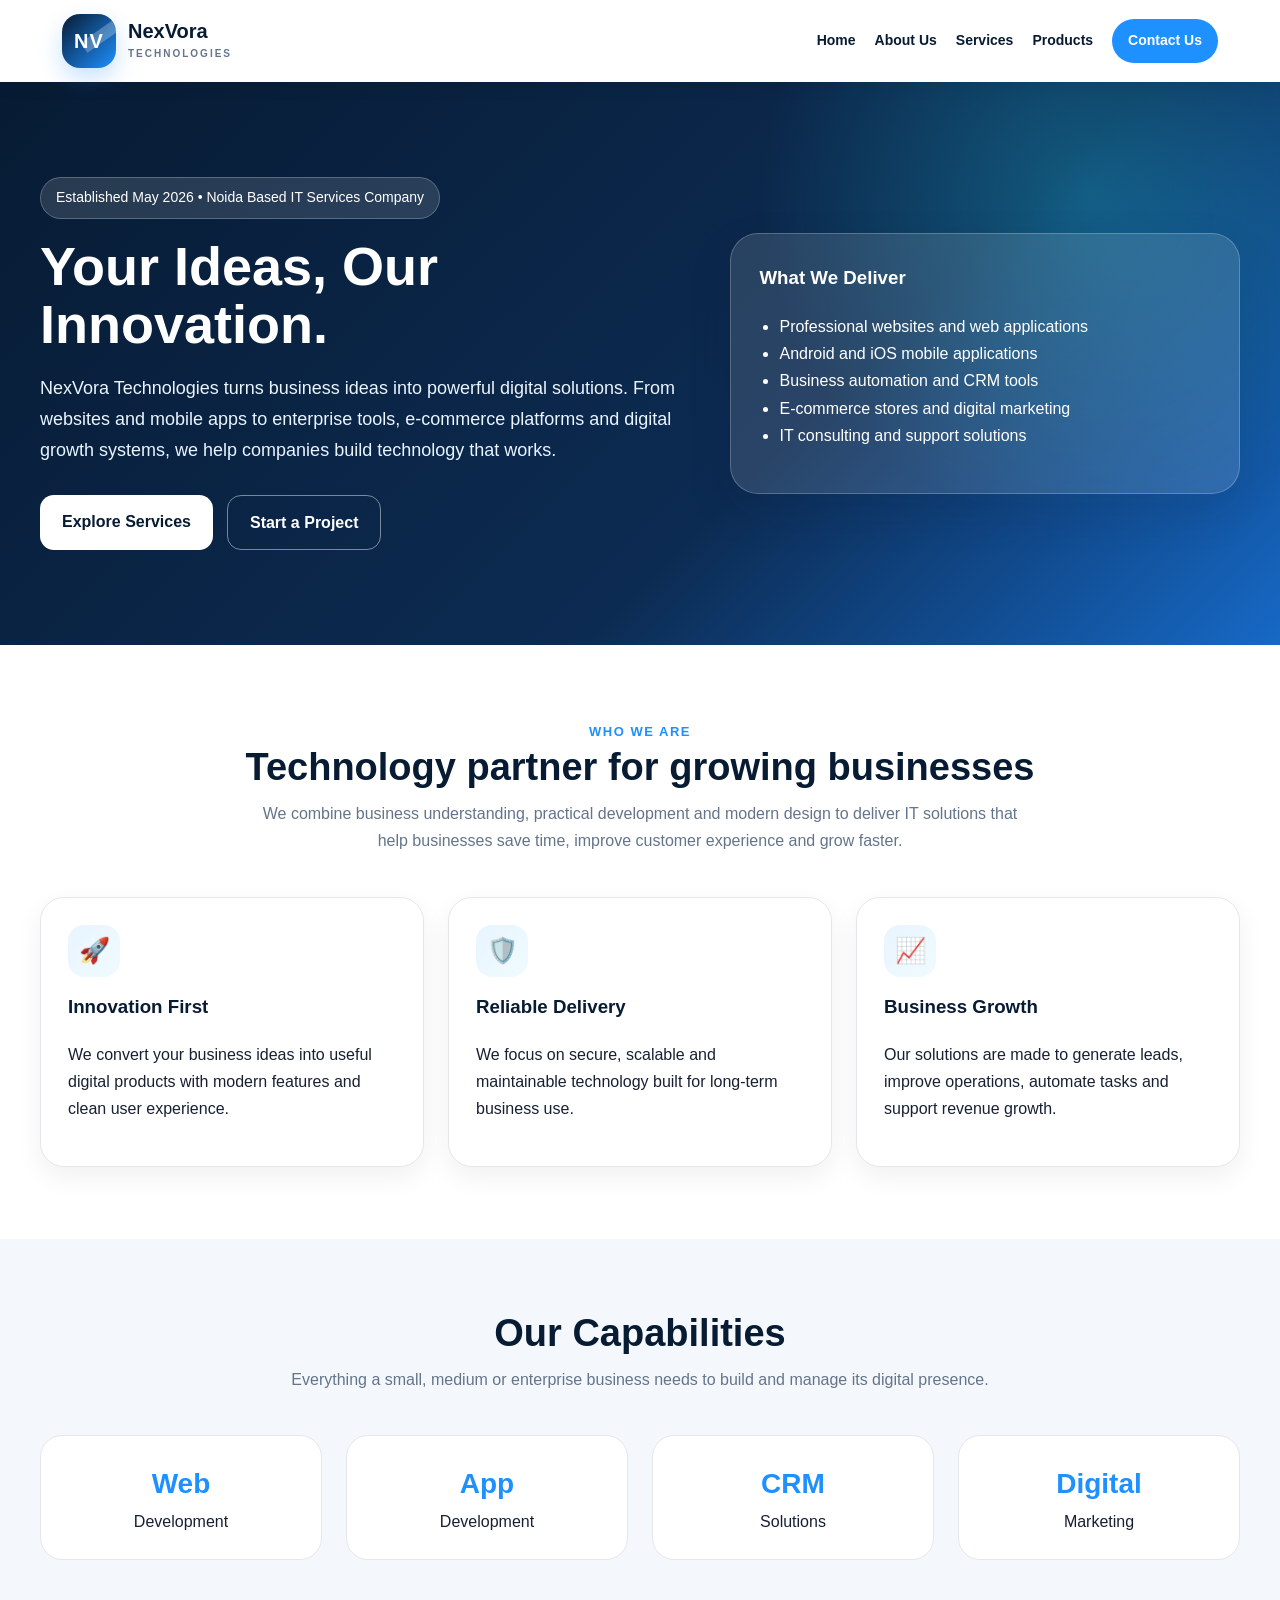
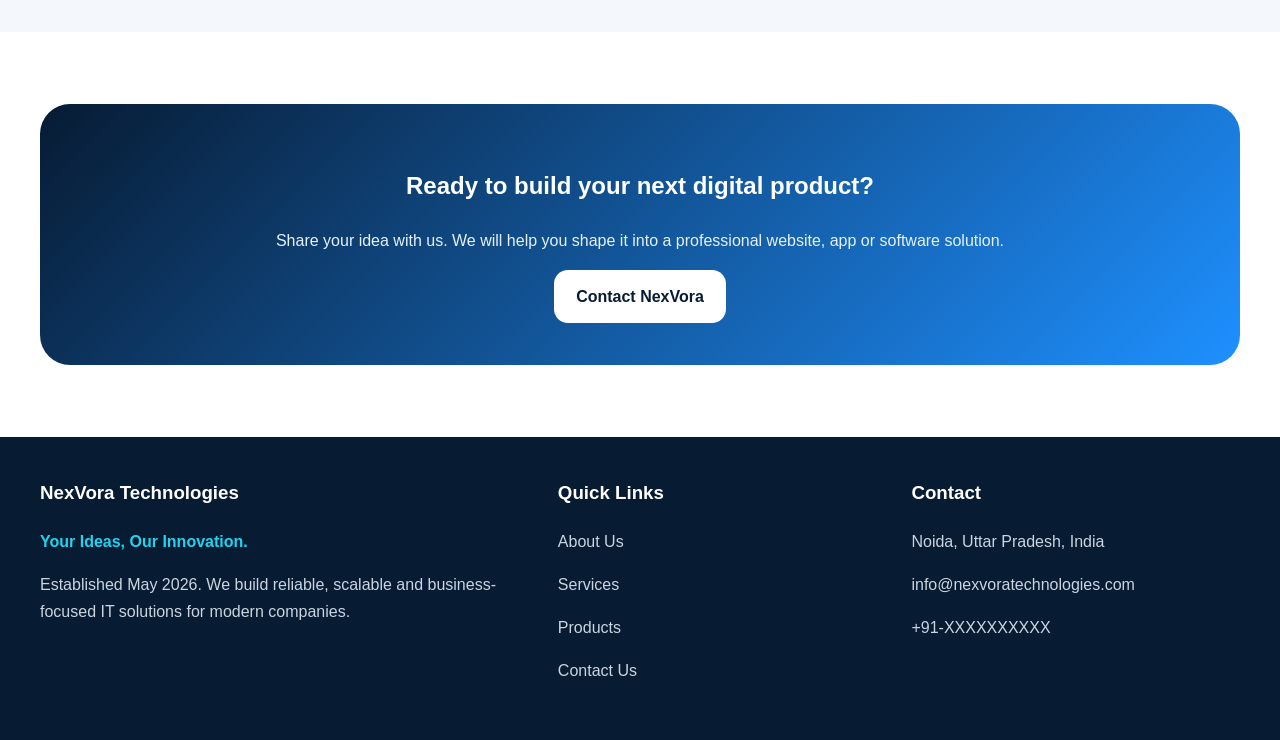
==== index.html @ 5069bb10 "Add files via upload" ====
<!DOCTYPE html>
<html lang="en">
<head>
  <meta charset="UTF-8">
  <meta name="viewport" content="width=device-width, initial-scale=1.0">
  <title>Home | NexVora Technologies</title>
  <meta name="description" content="NexVora Technologies - Your Ideas, Our Innovation. IT services, software development, websites, apps, products and digital solutions.">
  <link rel="stylesheet" href="style.css">
</head>
<body>

<header class="header">
  <nav class="navbar">
    <a class="brand" href="index.html">
      <div class="logo"><span>NV</span></div>
      <div class="brand-text">
        <b>NexVora</b>
        <small>TECHNOLOGIES</small>
      </div>
    </a>
    <div class="nav-links">
      <a href="index.html">Home</a>
      <a href="about.html">About Us</a>
      <a href="services.html">Services</a>
      <a href="products.html">Products</a>
      <a class="contact-pill" href="contact.html">Contact Us</a>
    </div>
  </nav>
</header>


<section class="hero">
  <div class="hero-inner">
    <div>
      <span class="badge">Established May 2026 • Noida Based IT Services Company</span>
      <h1>Your Ideas, Our Innovation.</h1>
      <p>NexVora Technologies turns business ideas into powerful digital solutions. From websites and mobile apps to enterprise tools, e-commerce platforms and digital growth systems, we help companies build technology that works.</p>
      <div class="btns">
        <a href="services.html" class="btn btn-primary">Explore Services</a>
        <a href="contact.html" class="btn btn-outline">Start a Project</a>
      </div>
    </div>
    <div class="hero-panel">
      <h3>What We Deliver</h3>
      <ul>
        <li>Professional websites and web applications</li>
        <li>Android and iOS mobile applications</li>
        <li>Business automation and CRM tools</li>
        <li>E-commerce stores and digital marketing</li>
        <li>IT consulting and support solutions</li>
      </ul>
    </div>
  </div>
</section>

<section class="section">
  <div class="container">
    <div class="section-title">
      <span class="kicker">Who We Are</span>
      <h2>Technology partner for growing businesses</h2>
      <p>We combine business understanding, practical development and modern design to deliver IT solutions that help businesses save time, improve customer experience and grow faster.</p>
    </div>
    <div class="grid grid-3">
      <div class="card"><div class="icon">🚀</div><h3>Innovation First</h3><p>We convert your business ideas into useful digital products with modern features and clean user experience.</p></div>
      <div class="card"><div class="icon">🛡️</div><h3>Reliable Delivery</h3><p>We focus on secure, scalable and maintainable technology built for long-term business use.</p></div>
      <div class="card"><div class="icon">📈</div><h3>Business Growth</h3><p>Our solutions are made to generate leads, improve operations, automate tasks and support revenue growth.</p></div>
    </div>
  </div>
</section>

<section class="section band">
  <div class="container">
    <div class="section-title">
      <h2>Our Capabilities</h2>
      <p>Everything a small, medium or enterprise business needs to build and manage its digital presence.</p>
    </div>
    <div class="grid grid-4">
      <div class="stat"><strong>Web</strong>Development</div>
      <div class="stat"><strong>App</strong>Development</div>
      <div class="stat"><strong>CRM</strong>Solutions</div>
      <div class="stat"><strong>Digital</strong>Marketing</div>
    </div>
  </div>
</section>

<section class="section">
  <div class="container cta">
    <h2>Ready to build your next digital product?</h2>
    <p>Share your idea with us. We will help you shape it into a professional website, app or software solution.</p>
    <a href="contact.html" class="btn btn-primary">Contact NexVora</a>
  </div>
</section>


<footer class="footer">
  <div class="footer-inner">
    <div>
      <h3>NexVora Technologies</h3>
      <p><span class="tagline">Your Ideas, Our Innovation.</span></p>
      <p>Established May 2026. We build reliable, scalable and business-focused IT solutions for modern companies.</p>
    </div>
    <div>
      <h3>Quick Links</h3>
      <p><a href="about.html">About Us</a></p>
      <p><a href="services.html">Services</a></p>
      <p><a href="products.html">Products</a></p>
      <p><a href="contact.html">Contact Us</a></p>
    </div>
    <div>
      <h3>Contact</h3>
      <p>Noida, Uttar Pradesh, India</p>
      <p>info@nexvoratechnologies.com</p>
      <p>+91-XXXXXXXXXX</p>
    </div>
  </div>
</footer>

</body>
</html>
---- style.css ----
:root{
  --navy:#071b33;
  --navy2:#0c2b52;
  --blue:#1e90ff;
  --cyan:#22d3ee;
  --light:#f4f8fc;
  --soft:#eef6ff;
  --text:#172033;
  --muted:#64748b;
  --white:#fff;
  --border:#e5e7eb;
  --shadow:0 18px 45px rgba(7,27,51,.12);
}
*{box-sizing:border-box}
body{margin:0;font-family:Arial,Helvetica,sans-serif;color:var(--text);background:#fff;line-height:1.7}
a{text-decoration:none;color:inherit}
.header{background:rgba(255,255,255,.94);box-shadow:0 2px 18px rgba(0,0,0,.08);position:sticky;top:0;z-index:50;backdrop-filter:blur(10px)}
.navbar{max-width:1200px;margin:auto;padding:14px 22px;display:flex;align-items:center;justify-content:space-between;gap:18px}
.brand{display:flex;align-items:center;gap:12px;font-weight:800;color:var(--navy)}
.logo{width:54px;height:54px;border-radius:18px;background:linear-gradient(135deg,var(--navy),var(--blue));display:grid;place-items:center;box-shadow:0 10px 22px rgba(30,144,255,.25);position:relative;overflow:hidden}
.logo:after{content:"";position:absolute;width:55px;height:12px;background:rgba(255,255,255,.25);transform:rotate(-35deg);top:12px;right:-18px}
.logo span{color:white;font-size:20px;letter-spacing:1px;z-index:1}
.brand-text b{display:block;font-size:20px;line-height:1;color:var(--navy)}
.brand-text small{display:block;font-size:10px;letter-spacing:2px;color:var(--muted);margin-top:4px}
.nav-links{display:flex;gap:19px;align-items:center;font-weight:700;font-size:14px}
.nav-links a{color:var(--navy)}
.nav-links a:hover,.nav-links .active{color:var(--blue)}
.nav-links .contact-pill{background:var(--blue);color:#fff;padding:10px 16px;border-radius:999px}
.hero{background:radial-gradient(circle at 85% 20%,rgba(34,211,238,.28),transparent 28%),linear-gradient(135deg,var(--navy),var(--navy2) 62%,#1669c6);color:#fff;padding:95px 22px}
.hero-inner{max-width:1200px;margin:auto;display:grid;grid-template-columns:1.12fr .88fr;gap:42px;align-items:center}
.badge{display:inline-block;padding:8px 15px;border-radius:999px;background:rgba(255,255,255,.13);border:1px solid rgba(255,255,255,.24);margin-bottom:18px;font-size:14px}
.hero h1{font-size:54px;line-height:1.08;margin:0 0 20px}
.hero p{font-size:18px;max-width:680px;color:#eaf4ff}
.btns{display:flex;gap:14px;flex-wrap:wrap;margin-top:30px}
.btn{display:inline-block;padding:13px 22px;border-radius:14px;font-weight:800}
.btn-primary{background:white;color:var(--navy)}
.btn-outline{border:1px solid rgba(255,255,255,.45);color:#fff}
.hero-panel{background:rgba(255,255,255,.12);border:1px solid rgba(255,255,255,.22);border-radius:28px;padding:28px;box-shadow:var(--shadow)}
.hero-panel h3{margin-top:0}
.hero-panel ul{padding-left:20px}
.section{padding:72px 22px}
.container{max-width:1200px;margin:auto}
.section-title{text-align:center;margin-bottom:42px}
.section-title h2{font-size:38px;line-height:1.2;color:var(--navy);margin:0 0 10px}
.section-title p{color:var(--muted);max-width:760px;margin:auto}
.grid{display:grid;gap:24px}
.grid-2{grid-template-columns:repeat(2,1fr)}
.grid-3{grid-template-columns:repeat(3,1fr)}
.grid-4{grid-template-columns:repeat(4,1fr)}
.card{background:#fff;border:1px solid var(--border);border-radius:24px;padding:27px;box-shadow:0 10px 28px rgba(0,0,0,.06)}
.card h3{color:var(--navy);margin-top:0}
.icon{width:52px;height:52px;border-radius:16px;background:linear-gradient(135deg,#e8f4ff,#f0fbff);display:grid;place-items:center;font-size:25px;margin-bottom:14px}
.band{background:var(--light)}
.page-hero{padding:78px 22px;text-align:center;background:linear-gradient(135deg,var(--navy),#123b70);color:#fff}
.page-hero h1{font-size:46px;margin:0 0 10px}
.page-hero p{color:#dceeff;font-size:18px;max-width:780px;margin:auto}
.kicker{color:var(--blue);font-weight:800;text-transform:uppercase;letter-spacing:1.5px;font-size:13px}
.list{padding-left:20px}
.stat{background:#fff;border-radius:22px;padding:24px;text-align:center;border:1px solid var(--border)}
.stat strong{font-size:28px;color:var(--blue);display:block}
.timeline{border-left:4px solid var(--blue);padding-left:22px}
.timeline-item{margin-bottom:22px}
.timeline-item h3{margin-bottom:4px;color:var(--navy)}
.form{display:grid;gap:14px}
.form input,.form textarea,.form select{width:100%;padding:14px;border:1px solid #d1d5db;border-radius:14px;font-size:15px}
.form button{border:0;background:var(--blue);color:white;padding:14px;border-radius:14px;font-weight:800;cursor:pointer}
.cta{background:linear-gradient(135deg,var(--navy),var(--blue));color:#fff;border-radius:30px;padding:42px;text-align:center}
.cta p{color:#e6f2ff}
.footer{background:var(--navy);color:#fff;padding:40px 22px}
.footer-inner{max-width:1200px;margin:auto;display:grid;grid-template-columns:1.2fr .8fr .8fr;gap:25px}
.footer p,.footer a{color:#cbd5e1}
.footer h3{margin-top:0}
.tagline{color:var(--cyan);font-weight:800}
@media(max-width:900px){
  .hero-inner,.grid-2,.grid-3,.grid-4,.footer-inner{grid-template-columns:1fr}
  .hero h1{font-size:38px}
  .navbar{align-items:flex-start}
  .nav-links{flex-wrap:wrap;justify-content:flex-end;gap:10px}
}
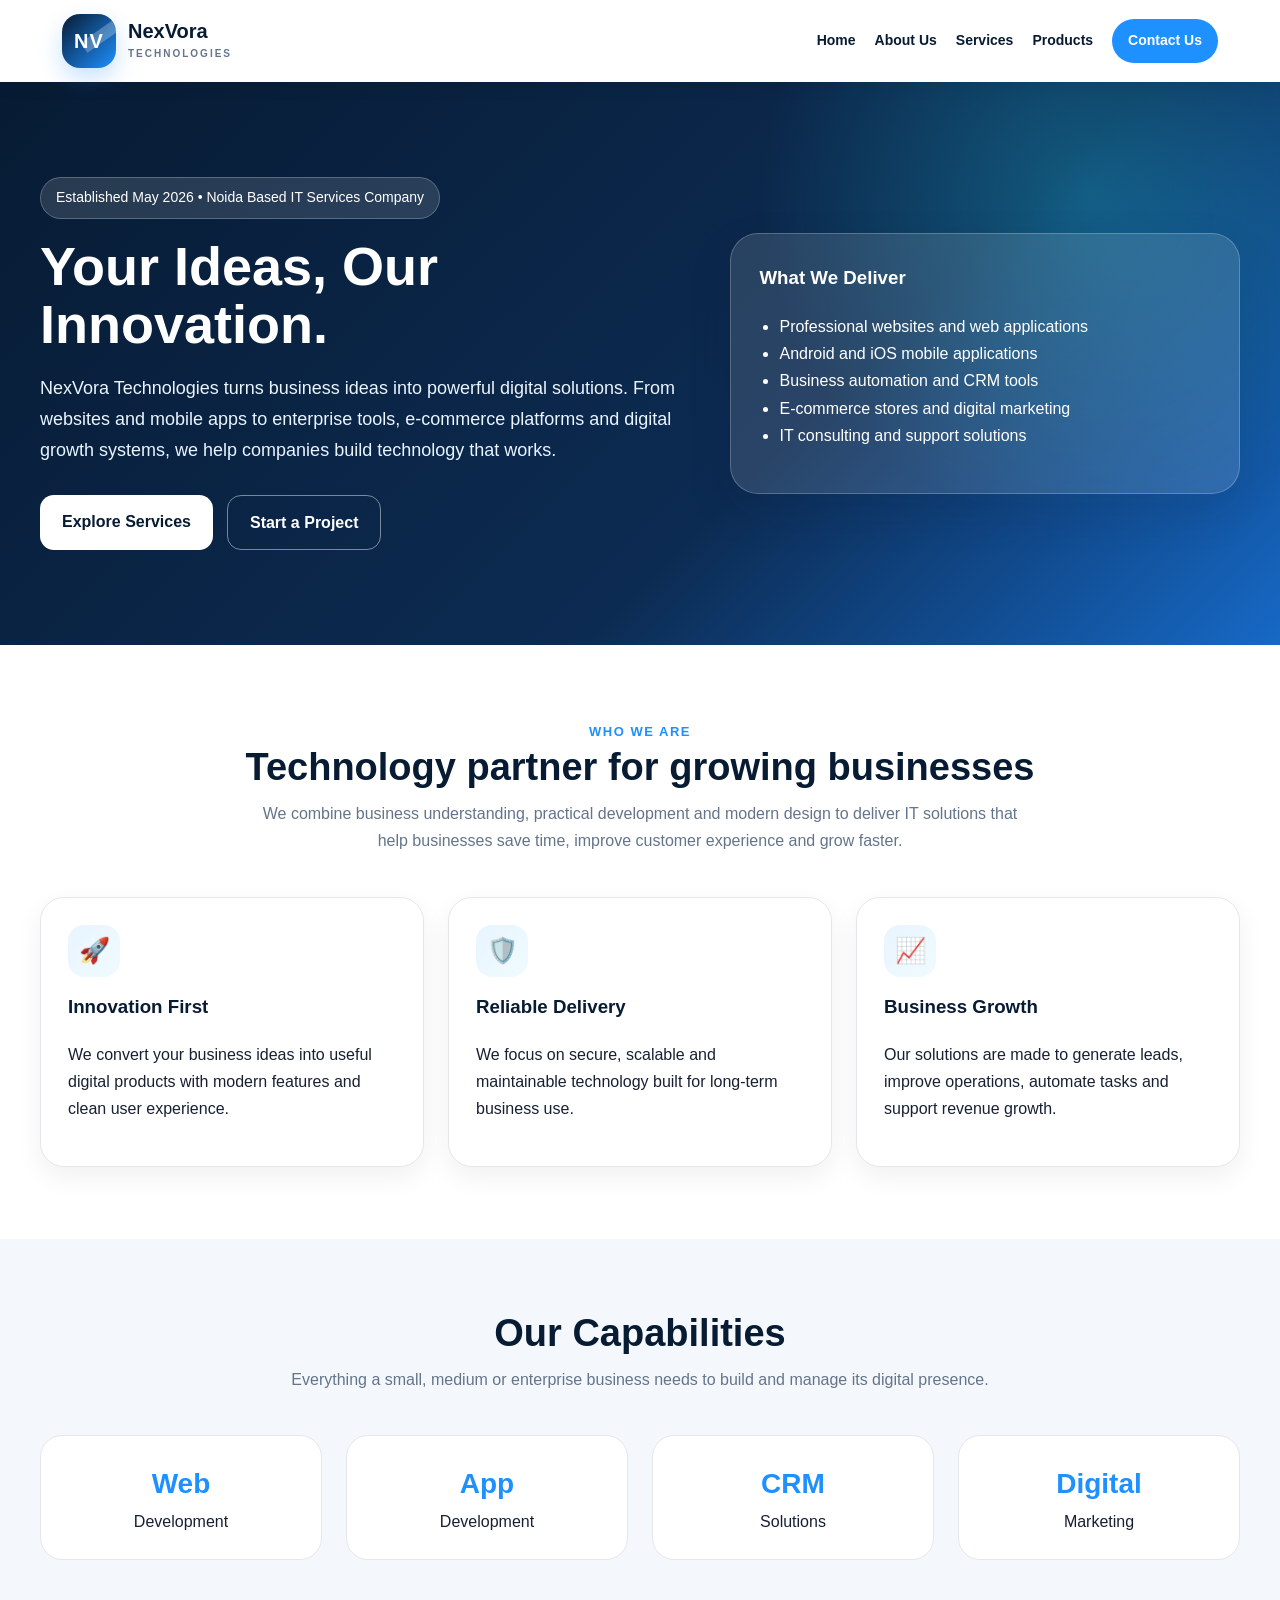
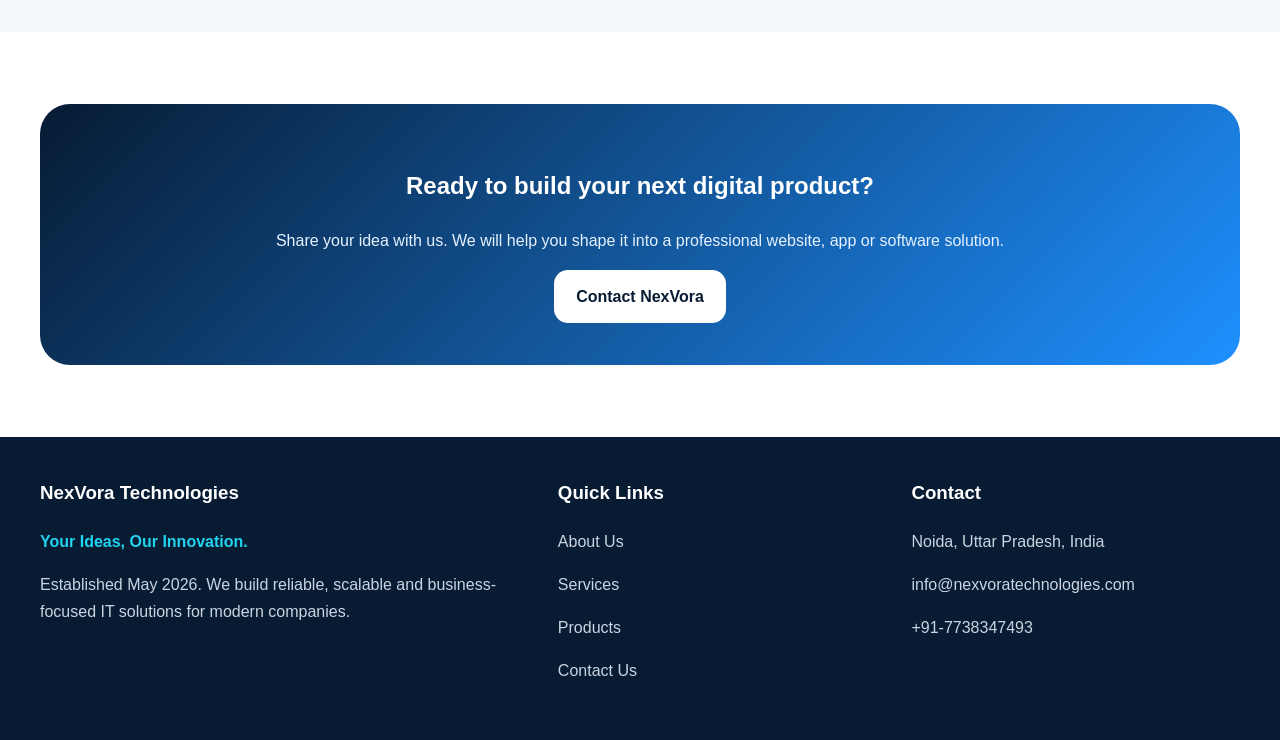
==== commit e6d59349: "Update index.html" ====
--- a/index.html
+++ b/index.html
@@ -110,10 +110,10 @@
       <h3>Contact</h3>
       <p>Noida, Uttar Pradesh, India</p>
       <p>info@nexvoratechnologies.com</p>
-      <p>+91-XXXXXXXXXX</p>
+      <p>+91-7738347493</p>
     </div>
   </div>
 </footer>
 
 </body>
-</html>+</html>
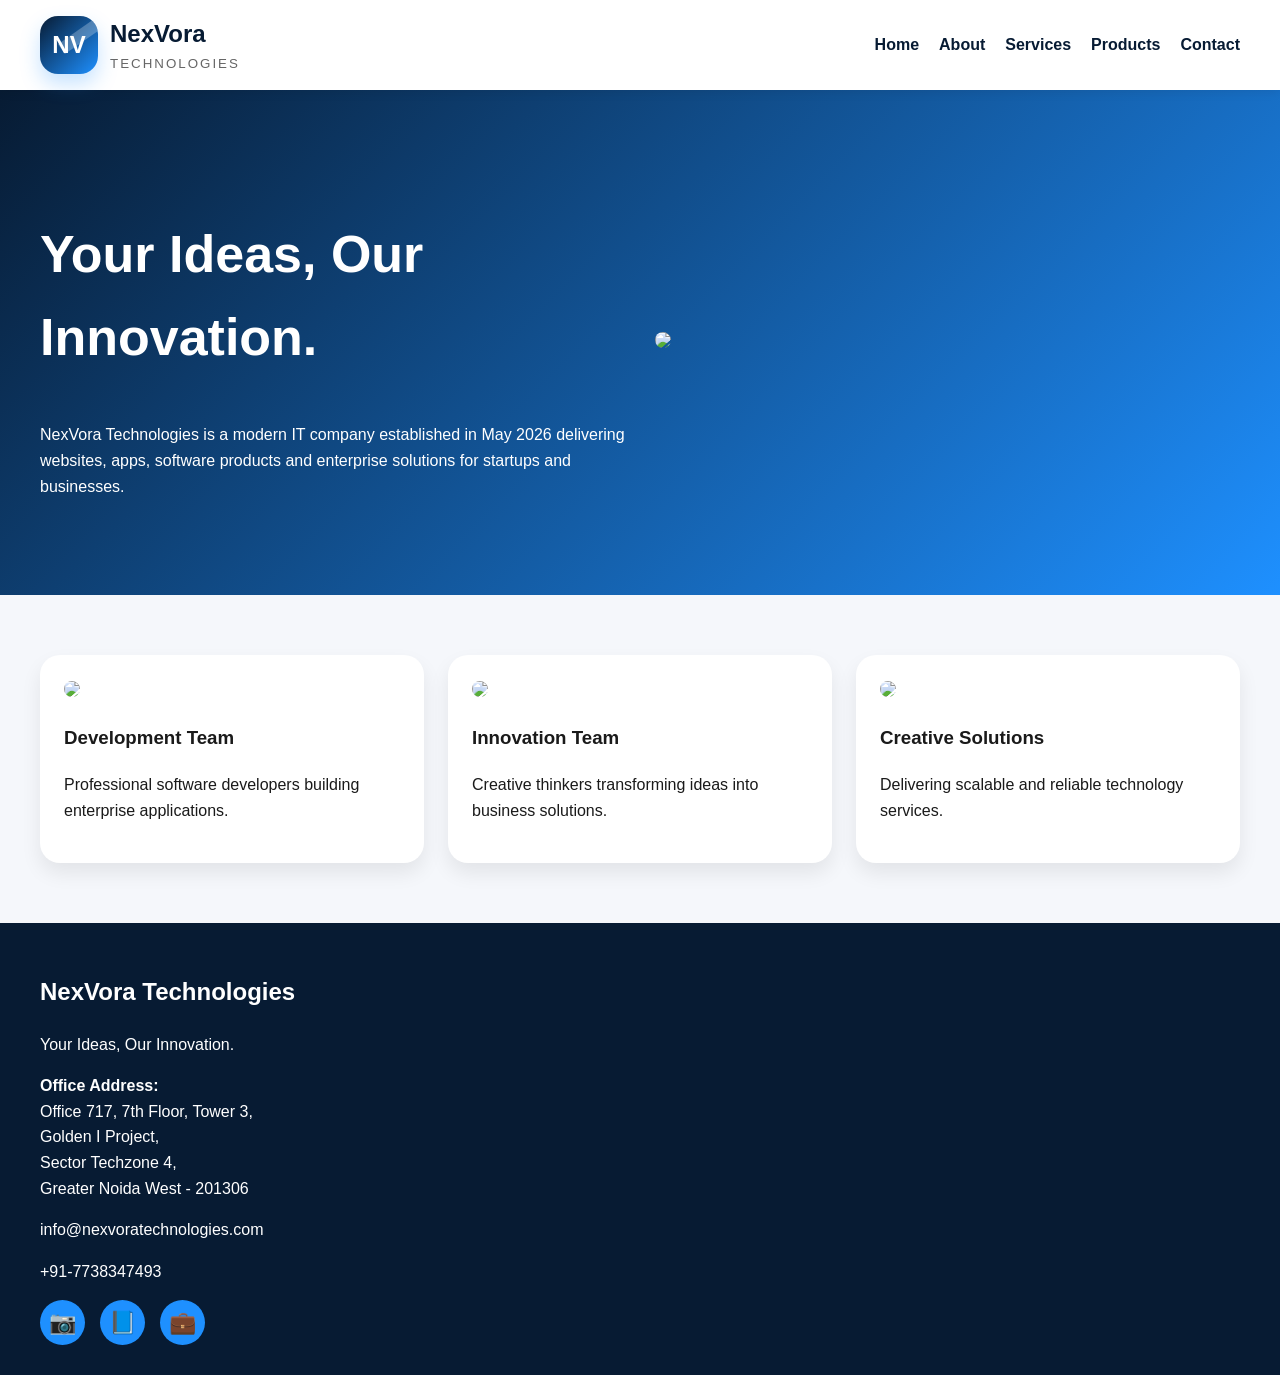
==== commit 1d727993: "Add files via upload" ====
--- a/index.html
+++ b/index.html
@@ -1,119 +1,98 @@
+
 <!DOCTYPE html>
-<html lang="en">
+<html>
 <head>
-  <meta charset="UTF-8">
-  <meta name="viewport" content="width=device-width, initial-scale=1.0">
-  <title>Home | NexVora Technologies</title>
-  <meta name="description" content="NexVora Technologies - Your Ideas, Our Innovation. IT services, software development, websites, apps, products and digital solutions.">
-  <link rel="stylesheet" href="style.css">
+<title>NexVora Technologies</title>
+<link rel="stylesheet" href="style.css">
 </head>
 <body>
 
+
 <header class="header">
-  <nav class="navbar">
-    <a class="brand" href="index.html">
-      <div class="logo"><span>NV</span></div>
-      <div class="brand-text">
-        <b>NexVora</b>
-        <small>TECHNOLOGIES</small>
-      </div>
-    </a>
-    <div class="nav-links">
-      <a href="index.html">Home</a>
-      <a href="about.html">About Us</a>
-      <a href="services.html">Services</a>
-      <a href="products.html">Products</a>
-      <a class="contact-pill" href="contact.html">Contact Us</a>
-    </div>
-  </nav>
+<nav class="navbar">
+<a class="brand" href="index.html">
+<div class="logo">NV</div>
+<div class="brand-text">
+<b>NexVora</b>
+<small>TECHNOLOGIES</small>
+</div>
+</a>
+<div class="nav-links">
+<a href="index.html">Home</a>
+<a href="about.html">About</a>
+<a href="services.html">Services</a>
+<a href="products.html">Products</a>
+<a href="contact.html">Contact</a>
+</div>
+</nav>
 </header>
 
 
 <section class="hero">
-  <div class="hero-inner">
-    <div>
-      <span class="badge">Established May 2026 • Noida Based IT Services Company</span>
-      <h1>Your Ideas, Our Innovation.</h1>
-      <p>NexVora Technologies turns business ideas into powerful digital solutions. From websites and mobile apps to enterprise tools, e-commerce platforms and digital growth systems, we help companies build technology that works.</p>
-      <div class="btns">
-        <a href="services.html" class="btn btn-primary">Explore Services</a>
-        <a href="contact.html" class="btn btn-outline">Start a Project</a>
-      </div>
-    </div>
-    <div class="hero-panel">
-      <h3>What We Deliver</h3>
-      <ul>
-        <li>Professional websites and web applications</li>
-        <li>Android and iOS mobile applications</li>
-        <li>Business automation and CRM tools</li>
-        <li>E-commerce stores and digital marketing</li>
-        <li>IT consulting and support solutions</li>
-      </ul>
-    </div>
-  </div>
+<div class="hero-inner">
+<div>
+<h1 style="font-size:52px">Your Ideas, Our Innovation.</h1>
+<p>NexVora Technologies is a modern IT company established in May 2026 delivering websites, apps, software products and enterprise solutions for startups and businesses.</p>
+</div>
+
+<div>
+<img src="https://images.unsplash.com/photo-1497366754035-f200968a6e72?auto=format&fit=crop&w=1200&q=80">
+</div>
+</div>
 </section>
 
 <section class="section">
-  <div class="container">
-    <div class="section-title">
-      <span class="kicker">Who We Are</span>
-      <h2>Technology partner for growing businesses</h2>
-      <p>We combine business understanding, practical development and modern design to deliver IT solutions that help businesses save time, improve customer experience and grow faster.</p>
-    </div>
-    <div class="grid grid-3">
-      <div class="card"><div class="icon">🚀</div><h3>Innovation First</h3><p>We convert your business ideas into useful digital products with modern features and clean user experience.</p></div>
-      <div class="card"><div class="icon">🛡️</div><h3>Reliable Delivery</h3><p>We focus on secure, scalable and maintainable technology built for long-term business use.</p></div>
-      <div class="card"><div class="icon">📈</div><h3>Business Growth</h3><p>Our solutions are made to generate leads, improve operations, automate tasks and support revenue growth.</p></div>
-    </div>
-  </div>
-</section>
+<div class="container">
+<div class="grid grid-3">
 
-<section class="section band">
-  <div class="container">
-    <div class="section-title">
-      <h2>Our Capabilities</h2>
-      <p>Everything a small, medium or enterprise business needs to build and manage its digital presence.</p>
-    </div>
-    <div class="grid grid-4">
-      <div class="stat"><strong>Web</strong>Development</div>
-      <div class="stat"><strong>App</strong>Development</div>
-      <div class="stat"><strong>CRM</strong>Solutions</div>
-      <div class="stat"><strong>Digital</strong>Marketing</div>
-    </div>
-  </div>
-</section>
+<div class="card">
+<img class="team-img" src="https://images.unsplash.com/photo-1521737604893-d14cc237f11d?auto=format&fit=crop&w=1200&q=80">
+<h3>Development Team</h3>
+<p>Professional software developers building enterprise applications.</p>
+</div>
 
-<section class="section">
-  <div class="container cta">
-    <h2>Ready to build your next digital product?</h2>
-    <p>Share your idea with us. We will help you shape it into a professional website, app or software solution.</p>
-    <a href="contact.html" class="btn btn-primary">Contact NexVora</a>
-  </div>
+<div class="card">
+<img class="team-img" src="https://images.unsplash.com/photo-1552664730-d307ca884978?auto=format&fit=crop&w=1200&q=80">
+<h3>Innovation Team</h3>
+<p>Creative thinkers transforming ideas into business solutions.</p>
+</div>
+
+<div class="card">
+<img class="team-img" src="https://images.unsplash.com/photo-1516321318423-f06f85e504b3?auto=format&fit=crop&w=1200&q=80">
+<h3>Creative Solutions</h3>
+<p>Delivering scalable and reliable technology services.</p>
+</div>
+
+</div>
+</div>
 </section>
 
 
 <footer class="footer">
-  <div class="footer-inner">
-    <div>
-      <h3>NexVora Technologies</h3>
-      <p><span class="tagline">Your Ideas, Our Innovation.</span></p>
-      <p>Established May 2026. We build reliable, scalable and business-focused IT solutions for modern companies.</p>
-    </div>
-    <div>
-      <h3>Quick Links</h3>
-      <p><a href="about.html">About Us</a></p>
-      <p><a href="services.html">Services</a></p>
-      <p><a href="products.html">Products</a></p>
-      <p><a href="contact.html">Contact Us</a></p>
-    </div>
-    <div>
-      <h3>Contact</h3>
-      <p>Noida, Uttar Pradesh, India</p>
-      <p>info@nexvoratechnologies.com</p>
-      <p>+91-7738347493</p>
-    </div>
-  </div>
+<div class="footer-inner">
+<div>
+<h2>NexVora Technologies</h2>
+<p>Your Ideas, Our Innovation.</p>
+
+<p><b>Office Address:</b><br>
+Office 717, 7th Floor, Tower 3,<br>
+Golden I Project,<br>
+Sector Techzone 4,<br>
+Greater Noida West - 201306
+</p>
+
+<p>info@nexvoratechnologies.com</p>
+<p>+91-7738347493</p>
+
+<div class="socials">
+<a href="https://instagram.com" target="_blank">📷</a>
+<a href="https://facebook.com" target="_blank">📘</a>
+<a href="https://linkedin.com" target="_blank">💼</a>
+</div>
+</div>
+</div>
 </footer>
+
 
 </body>
 </html>
--- a/style.css
+++ b/style.css
@@ -1,80 +1,67 @@
 
-:root{
-  --navy:#071b33;
-  --navy2:#0c2b52;
-  --blue:#1e90ff;
-  --cyan:#22d3ee;
-  --light:#f4f8fc;
-  --soft:#eef6ff;
-  --text:#172033;
-  --muted:#64748b;
-  --white:#fff;
-  --border:#e5e7eb;
-  --shadow:0 18px 45px rgba(7,27,51,.12);
+body{margin:0;font-family:Arial,sans-serif;background:#f5f7fb;color:#1a1a1a;line-height:1.6}
+.header{background:#fff;padding:15px;box-shadow:0 2px 10px rgba(0,0,0,.08);position:sticky;top:0;z-index:100}
+.navbar{max-width:1200px;margin:auto;display:flex;justify-content:space-between;align-items:center}
+.brand{display:flex;align-items:center;gap:12px;text-decoration:none}
+.logo{
+width:58px;
+height:58px;
+border-radius:18px;
+background:linear-gradient(135deg,#071b33,#1e90ff);
+display:flex;
+align-items:center;
+justify-content:center;
+color:#fff;
+font-size:24px;
+font-weight:bold;
+box-shadow:0 10px 20px rgba(30,144,255,.25);
+position:relative;
+overflow:hidden;
 }
-*{box-sizing:border-box}
-body{margin:0;font-family:Arial,Helvetica,sans-serif;color:var(--text);background:#fff;line-height:1.7}
-a{text-decoration:none;color:inherit}
-.header{background:rgba(255,255,255,.94);box-shadow:0 2px 18px rgba(0,0,0,.08);position:sticky;top:0;z-index:50;backdrop-filter:blur(10px)}
-.navbar{max-width:1200px;margin:auto;padding:14px 22px;display:flex;align-items:center;justify-content:space-between;gap:18px}
-.brand{display:flex;align-items:center;gap:12px;font-weight:800;color:var(--navy)}
-.logo{width:54px;height:54px;border-radius:18px;background:linear-gradient(135deg,var(--navy),var(--blue));display:grid;place-items:center;box-shadow:0 10px 22px rgba(30,144,255,.25);position:relative;overflow:hidden}
-.logo:after{content:"";position:absolute;width:55px;height:12px;background:rgba(255,255,255,.25);transform:rotate(-35deg);top:12px;right:-18px}
-.logo span{color:white;font-size:20px;letter-spacing:1px;z-index:1}
-.brand-text b{display:block;font-size:20px;line-height:1;color:var(--navy)}
-.brand-text small{display:block;font-size:10px;letter-spacing:2px;color:var(--muted);margin-top:4px}
-.nav-links{display:flex;gap:19px;align-items:center;font-weight:700;font-size:14px}
-.nav-links a{color:var(--navy)}
-.nav-links a:hover,.nav-links .active{color:var(--blue)}
-.nav-links .contact-pill{background:var(--blue);color:#fff;padding:10px 16px;border-radius:999px}
-.hero{background:radial-gradient(circle at 85% 20%,rgba(34,211,238,.28),transparent 28%),linear-gradient(135deg,var(--navy),var(--navy2) 62%,#1669c6);color:#fff;padding:95px 22px}
-.hero-inner{max-width:1200px;margin:auto;display:grid;grid-template-columns:1.12fr .88fr;gap:42px;align-items:center}
-.badge{display:inline-block;padding:8px 15px;border-radius:999px;background:rgba(255,255,255,.13);border:1px solid rgba(255,255,255,.24);margin-bottom:18px;font-size:14px}
-.hero h1{font-size:54px;line-height:1.08;margin:0 0 20px}
-.hero p{font-size:18px;max-width:680px;color:#eaf4ff}
-.btns{display:flex;gap:14px;flex-wrap:wrap;margin-top:30px}
-.btn{display:inline-block;padding:13px 22px;border-radius:14px;font-weight:800}
-.btn-primary{background:white;color:var(--navy)}
-.btn-outline{border:1px solid rgba(255,255,255,.45);color:#fff}
-.hero-panel{background:rgba(255,255,255,.12);border:1px solid rgba(255,255,255,.22);border-radius:28px;padding:28px;box-shadow:var(--shadow)}
-.hero-panel h3{margin-top:0}
-.hero-panel ul{padding-left:20px}
-.section{padding:72px 22px}
+.logo::after{
+content:'';
+position:absolute;
+width:60px;
+height:12px;
+background:rgba(255,255,255,.25);
+transform:rotate(-35deg);
+top:10px;
+right:-18px;
+}
+.brand-text b{font-size:24px;color:#071b33}
+.brand-text small{display:block;color:#666;letter-spacing:2px}
+.nav-links{display:flex;gap:20px}
+.nav-links a{text-decoration:none;color:#071b33;font-weight:bold}
+.hero{padding:80px 20px;background:linear-gradient(135deg,#071b33,#1e90ff);color:#fff}
+.hero-inner{max-width:1200px;margin:auto;display:grid;grid-template-columns:1fr 1fr;gap:30px;align-items:center}
+.hero img,.team-img{width:100%;border-radius:24px}
+.section{padding:60px 20px}
 .container{max-width:1200px;margin:auto}
-.section-title{text-align:center;margin-bottom:42px}
-.section-title h2{font-size:38px;line-height:1.2;color:var(--navy);margin:0 0 10px}
-.section-title p{color:var(--muted);max-width:760px;margin:auto}
 .grid{display:grid;gap:24px}
-.grid-2{grid-template-columns:repeat(2,1fr)}
 .grid-3{grid-template-columns:repeat(3,1fr)}
-.grid-4{grid-template-columns:repeat(4,1fr)}
-.card{background:#fff;border:1px solid var(--border);border-radius:24px;padding:27px;box-shadow:0 10px 28px rgba(0,0,0,.06)}
-.card h3{color:var(--navy);margin-top:0}
-.icon{width:52px;height:52px;border-radius:16px;background:linear-gradient(135deg,#e8f4ff,#f0fbff);display:grid;place-items:center;font-size:25px;margin-bottom:14px}
-.band{background:var(--light)}
-.page-hero{padding:78px 22px;text-align:center;background:linear-gradient(135deg,var(--navy),#123b70);color:#fff}
-.page-hero h1{font-size:46px;margin:0 0 10px}
-.page-hero p{color:#dceeff;font-size:18px;max-width:780px;margin:auto}
-.kicker{color:var(--blue);font-weight:800;text-transform:uppercase;letter-spacing:1.5px;font-size:13px}
-.list{padding-left:20px}
-.stat{background:#fff;border-radius:22px;padding:24px;text-align:center;border:1px solid var(--border)}
-.stat strong{font-size:28px;color:var(--blue);display:block}
-.timeline{border-left:4px solid var(--blue);padding-left:22px}
-.timeline-item{margin-bottom:22px}
-.timeline-item h3{margin-bottom:4px;color:var(--navy)}
-.form{display:grid;gap:14px}
-.form input,.form textarea,.form select{width:100%;padding:14px;border:1px solid #d1d5db;border-radius:14px;font-size:15px}
-.form button{border:0;background:var(--blue);color:white;padding:14px;border-radius:14px;font-weight:800;cursor:pointer}
-.cta{background:linear-gradient(135deg,var(--navy),var(--blue));color:#fff;border-radius:30px;padding:42px;text-align:center}
-.cta p{color:#e6f2ff}
-.footer{background:var(--navy);color:#fff;padding:40px 22px}
-.footer-inner{max-width:1200px;margin:auto;display:grid;grid-template-columns:1.2fr .8fr .8fr;gap:25px}
-.footer p,.footer a{color:#cbd5e1}
-.footer h3{margin-top:0}
-.tagline{color:var(--cyan);font-weight:800}
-@media(max-width:900px){
-  .hero-inner,.grid-2,.grid-3,.grid-4,.footer-inner{grid-template-columns:1fr}
-  .hero h1{font-size:38px}
-  .navbar{align-items:flex-start}
-  .nav-links{flex-wrap:wrap;justify-content:flex-end;gap:10px}
+.card{background:#fff;padding:24px;border-radius:20px;box-shadow:0 10px 20px rgba(0,0,0,.08)}
+.footer{background:#071b33;color:#fff;padding:30px}
+.footer-inner{max-width:1200px;margin:auto;display:flex;justify-content:space-between;align-items:flex-start;gap:20px;flex-wrap:wrap}
+.socials{
+display:flex;
+gap:15px;
+margin-top:15px;
 }
+.socials a{
+width:45px;
+height:45px;
+border-radius:50%;
+background:#1e90ff;
+color:#fff;
+display:flex;
+align-items:center;
+justify-content:center;
+text-decoration:none;
+font-size:22px;
+transition:.3s;
+}
+.socials a:hover{
+transform:translateY(-4px);
+background:#071b33;
+}
+@media(max-width:900px){.hero-inner,.grid-3{grid-template-columns:1fr}}
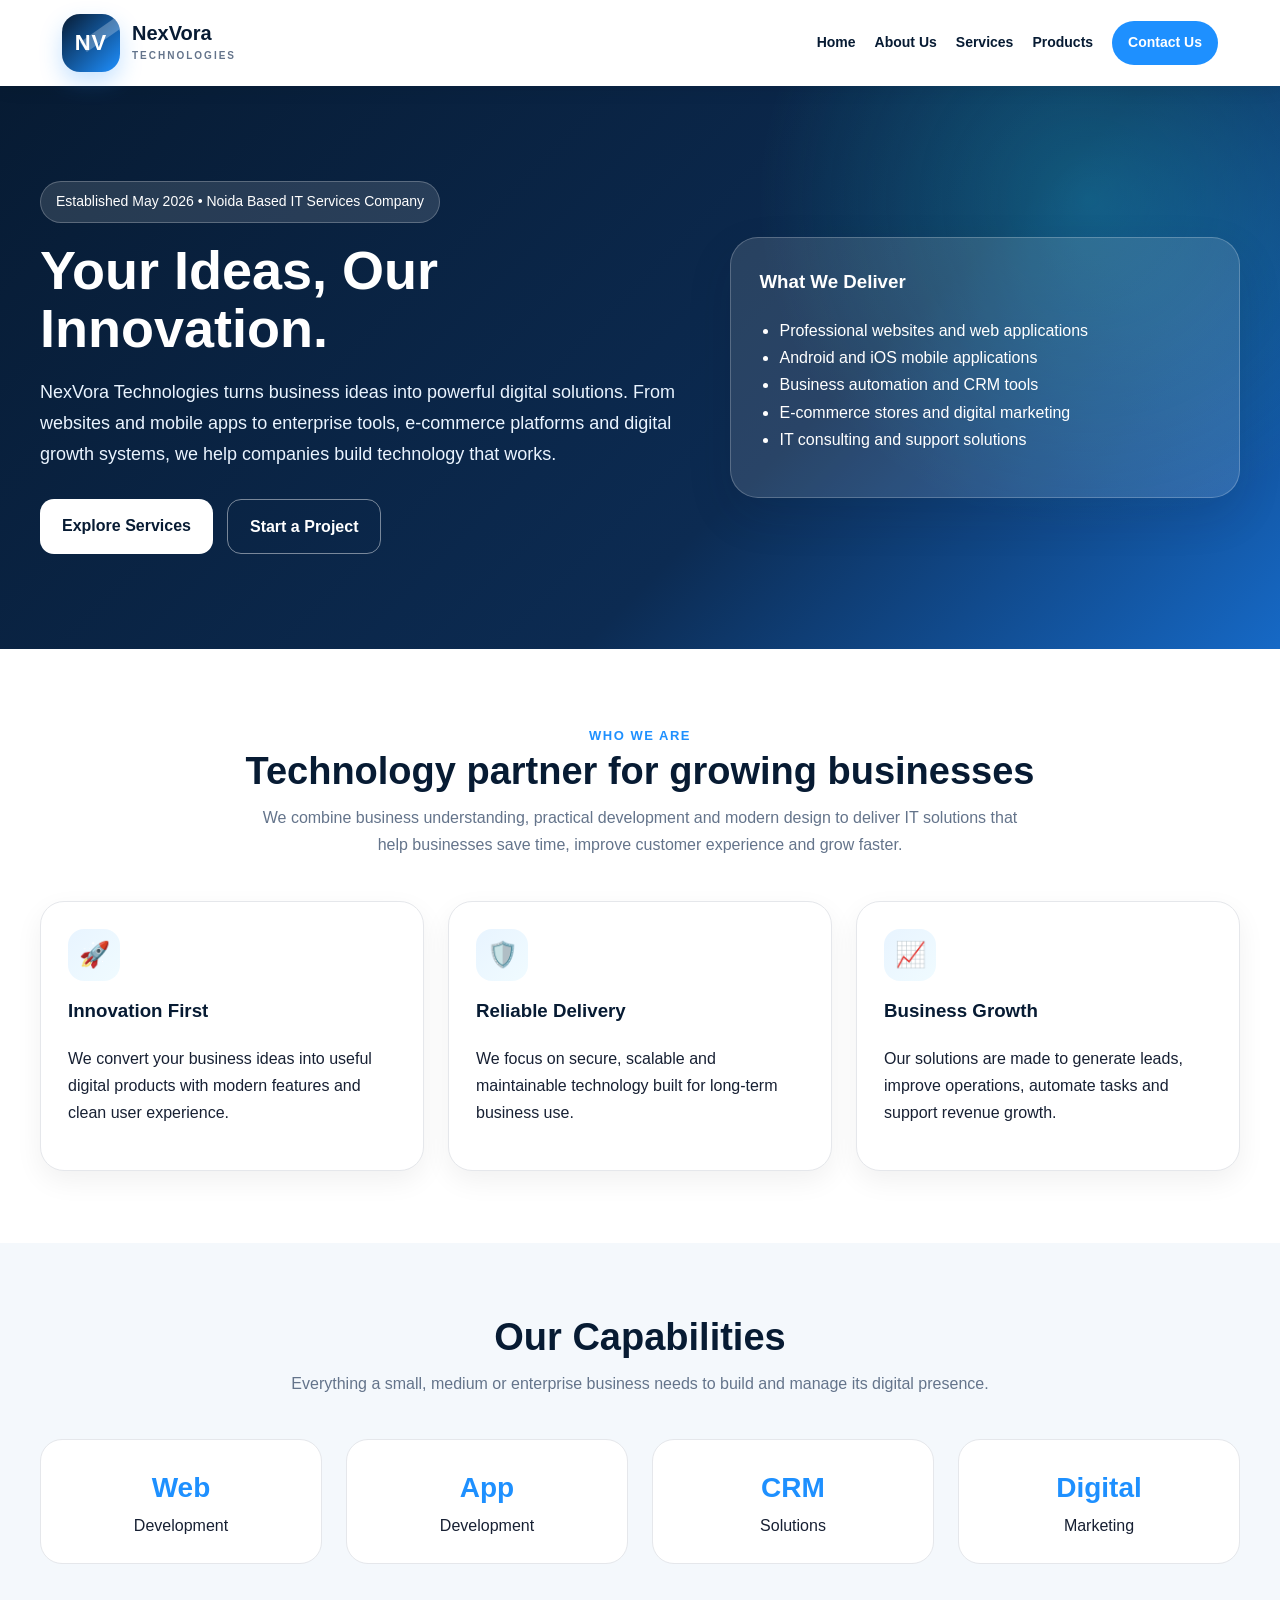
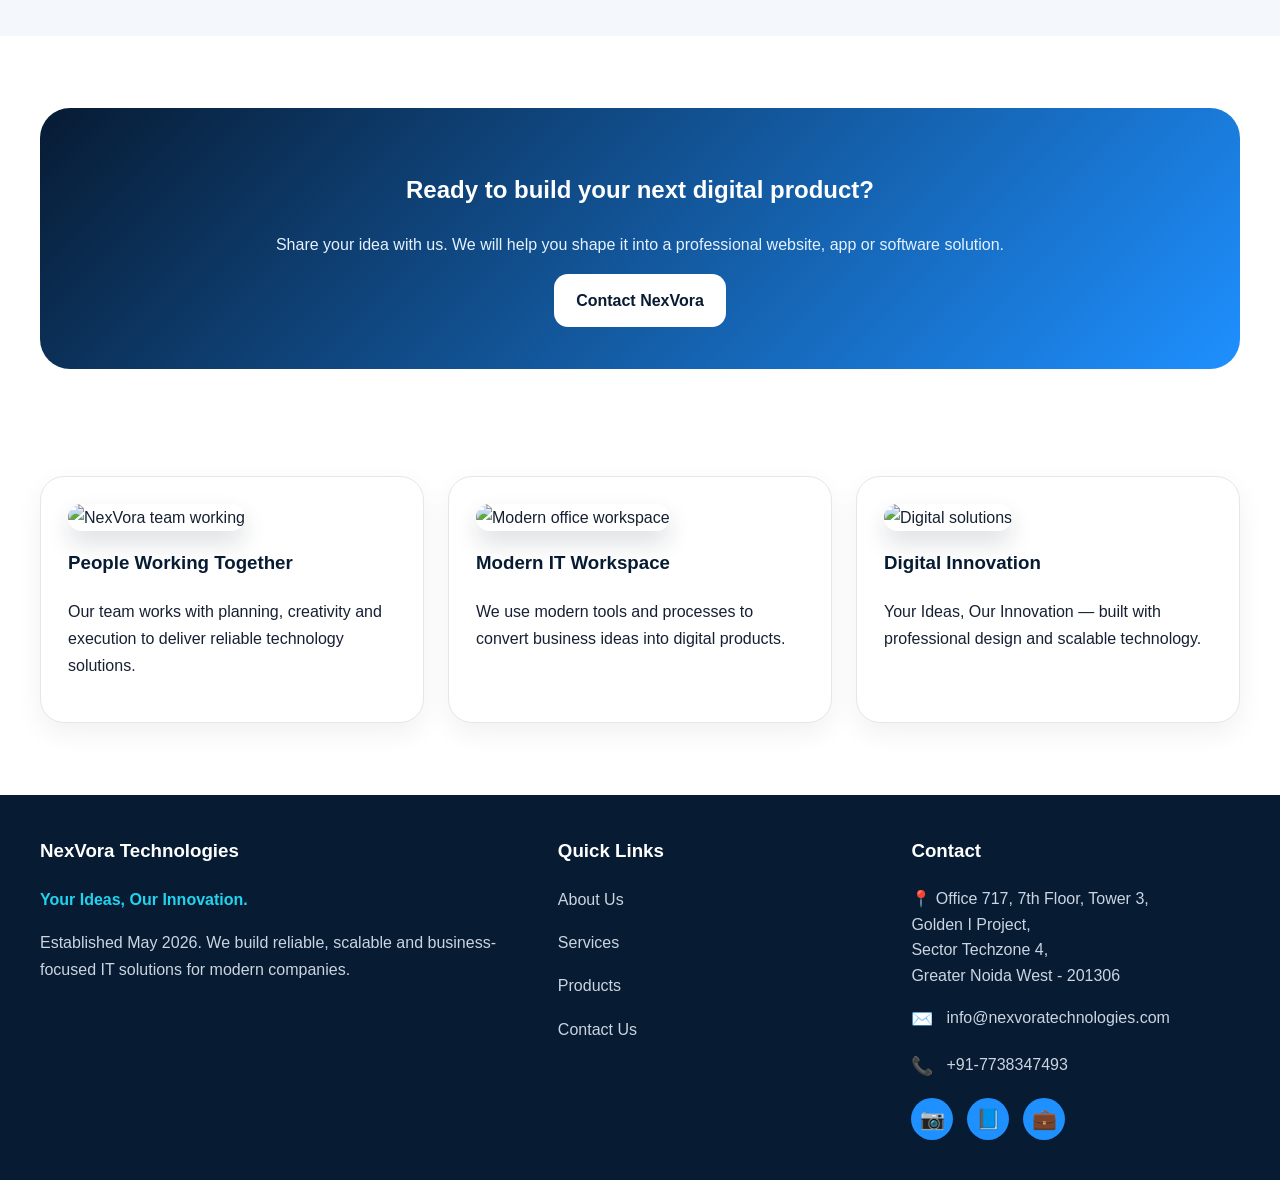
==== commit ab5c4167: "Add files via upload" ====
--- a/index.html
+++ b/index.html
@@ -1,98 +1,148 @@
-
 <!DOCTYPE html>
-<html>
+<html lang="en">
 <head>
-<title>NexVora Technologies</title>
-<link rel="stylesheet" href="style.css">
+  <meta charset="UTF-8">
+  <meta name="viewport" content="width=device-width, initial-scale=1.0">
+  <title>Home | NexVora Technologies</title>
+  <meta name="description" content="NexVora Technologies - Your Ideas, Our Innovation. IT services, software development, websites, apps, products and digital solutions.">
+  <link rel="stylesheet" href="style.css">
 </head>
 <body>
 
-
 <header class="header">
-<nav class="navbar">
-<a class="brand" href="index.html">
-<div class="logo">NV</div>
-<div class="brand-text">
-<b>NexVora</b>
-<small>TECHNOLOGIES</small>
-</div>
-</a>
-<div class="nav-links">
-<a href="index.html">Home</a>
-<a href="about.html">About</a>
-<a href="services.html">Services</a>
-<a href="products.html">Products</a>
-<a href="contact.html">Contact</a>
-</div>
-</nav>
+  <nav class="navbar">
+    <a class="brand" href="index.html">
+      <div class="logo"><span>NV</span></div>
+      <div class="brand-text">
+        <b>NexVora</b>
+        <small>TECHNOLOGIES</small>
+      </div>
+    </a>
+    <div class="nav-links">
+      <a href="index.html">Home</a>
+      <a href="about.html">About Us</a>
+      <a href="services.html">Services</a>
+      <a href="products.html">Products</a>
+      <a class="contact-pill" href="contact.html">Contact Us</a>
+    </div>
+  </nav>
 </header>
 
 
 <section class="hero">
-<div class="hero-inner">
-<div>
-<h1 style="font-size:52px">Your Ideas, Our Innovation.</h1>
-<p>NexVora Technologies is a modern IT company established in May 2026 delivering websites, apps, software products and enterprise solutions for startups and businesses.</p>
-</div>
-
-<div>
-<img src="https://images.unsplash.com/photo-1497366754035-f200968a6e72?auto=format&fit=crop&w=1200&q=80">
-</div>
-</div>
+  <div class="hero-inner">
+    <div>
+      <span class="badge">Established May 2026 • Noida Based IT Services Company</span>
+      <h1>Your Ideas, Our Innovation.</h1>
+      <p>NexVora Technologies turns business ideas into powerful digital solutions. From websites and mobile apps to enterprise tools, e-commerce platforms and digital growth systems, we help companies build technology that works.</p>
+      <div class="btns">
+        <a href="services.html" class="btn btn-primary">Explore Services</a>
+        <a href="contact.html" class="btn btn-outline">Start a Project</a>
+      </div>
+    </div>
+    <div class="hero-panel">
+      <h3>What We Deliver</h3>
+      <ul>
+        <li>Professional websites and web applications</li>
+        <li>Android and iOS mobile applications</li>
+        <li>Business automation and CRM tools</li>
+        <li>E-commerce stores and digital marketing</li>
+        <li>IT consulting and support solutions</li>
+      </ul>
+    </div>
+  </div>
 </section>
 
 <section class="section">
-<div class="container">
-<div class="grid grid-3">
+  <div class="container">
+    <div class="section-title">
+      <span class="kicker">Who We Are</span>
+      <h2>Technology partner for growing businesses</h2>
+      <p>We combine business understanding, practical development and modern design to deliver IT solutions that help businesses save time, improve customer experience and grow faster.</p>
+    </div>
+    <div class="grid grid-3">
+      <div class="card"><div class="icon">🚀</div><h3>Innovation First</h3><p>We convert your business ideas into useful digital products with modern features and clean user experience.</p></div>
+      <div class="card"><div class="icon">🛡️</div><h3>Reliable Delivery</h3><p>We focus on secure, scalable and maintainable technology built for long-term business use.</p></div>
+      <div class="card"><div class="icon">📈</div><h3>Business Growth</h3><p>Our solutions are made to generate leads, improve operations, automate tasks and support revenue growth.</p></div>
+    </div>
+  </div>
+</section>
 
-<div class="card">
-<img class="team-img" src="https://images.unsplash.com/photo-1521737604893-d14cc237f11d?auto=format&fit=crop&w=1200&q=80">
-<h3>Development Team</h3>
-<p>Professional software developers building enterprise applications.</p>
-</div>
+<section class="section band">
+  <div class="container">
+    <div class="section-title">
+      <h2>Our Capabilities</h2>
+      <p>Everything a small, medium or enterprise business needs to build and manage its digital presence.</p>
+    </div>
+    <div class="grid grid-4">
+      <div class="stat"><strong>Web</strong>Development</div>
+      <div class="stat"><strong>App</strong>Development</div>
+      <div class="stat"><strong>CRM</strong>Solutions</div>
+      <div class="stat"><strong>Digital</strong>Marketing</div>
+    </div>
+  </div>
+</section>
 
-<div class="card">
-<img class="team-img" src="https://images.unsplash.com/photo-1552664730-d307ca884978?auto=format&fit=crop&w=1200&q=80">
-<h3>Innovation Team</h3>
-<p>Creative thinkers transforming ideas into business solutions.</p>
-</div>
-
-<div class="card">
-<img class="team-img" src="https://images.unsplash.com/photo-1516321318423-f06f85e504b3?auto=format&fit=crop&w=1200&q=80">
-<h3>Creative Solutions</h3>
-<p>Delivering scalable and reliable technology services.</p>
-</div>
-
-</div>
-</div>
+<section class="section">
+  <div class="container cta">
+    <h2>Ready to build your next digital product?</h2>
+    <p>Share your idea with us. We will help you shape it into a professional website, app or software solution.</p>
+    <a href="contact.html" class="btn btn-primary">Contact NexVora</a>
+  </div>
 </section>
 
 
+
+<section class="section visual-section">
+  <div class="container grid grid-3">
+    <div class="card image-card">
+      <img src="https://images.unsplash.com/photo-1521737604893-d14cc237f11d?auto=format&fit=crop&w=1000&q=80" alt="NexVora team working">
+      <h3>People Working Together</h3>
+      <p>Our team works with planning, creativity and execution to deliver reliable technology solutions.</p>
+    </div>
+    <div class="card image-card">
+      <img src="https://images.unsplash.com/photo-1497366754035-f200968a6e72?auto=format&fit=crop&w=1000&q=80" alt="Modern office workspace">
+      <h3>Modern IT Workspace</h3>
+      <p>We use modern tools and processes to convert business ideas into digital products.</p>
+    </div>
+    <div class="card image-card">
+      <img src="https://images.unsplash.com/photo-1516321318423-f06f85e504b3?auto=format&fit=crop&w=1000&q=80" alt="Digital solutions">
+      <h3>Digital Innovation</h3>
+      <p>Your Ideas, Our Innovation — built with professional design and scalable technology.</p>
+    </div>
+  </div>
+</section>
+
 <footer class="footer">
-<div class="footer-inner">
-<div>
-<h2>NexVora Technologies</h2>
-<p>Your Ideas, Our Innovation.</p>
-
-<p><b>Office Address:</b><br>
-Office 717, 7th Floor, Tower 3,<br>
+  <div class="footer-inner">
+    <div>
+      <h3>NexVora Technologies</h3>
+      <p><span class="tagline">Your Ideas, Our Innovation.</span></p>
+      <p>Established May 2026. We build reliable, scalable and business-focused IT solutions for modern companies.</p>
+    </div>
+    <div>
+      <h3>Quick Links</h3>
+      <p><a href="about.html">About Us</a></p>
+      <p><a href="services.html">Services</a></p>
+      <p><a href="products.html">Products</a></p>
+      <p><a href="contact.html">Contact Us</a></p>
+    </div>
+    <div>
+      <h3>Contact</h3>
+      <p class="contact-line address-line">📍 Office 717, 7th Floor, Tower 3,<br>
 Golden I Project,<br>
 Sector Techzone 4,<br>
-Greater Noida West - 201306
-</p>
-
-<p>info@nexvoratechnologies.com</p>
-<p>+91-7738347493</p>
-
-<div class="socials">
-<a href="https://instagram.com" target="_blank">📷</a>
-<a href="https://facebook.com" target="_blank">📘</a>
-<a href="https://linkedin.com" target="_blank">💼</a>
-</div>
-</div>
-</div>
+Greater Noida West - 201306</p>
+      <p class="contact-line"><span class="contact-icon">✉️</span> <a href="mailto:info@nexvoratechnologies.com">info@nexvoratechnologies.com</a></p>
+      <p class="contact-line"><span class="contact-icon">📞</span> <a href="tel:+917738347493">+91-7738347493</a></p>
+      <div class="socials">
+        <a href="https://instagram.com" target="_blank" aria-label="Instagram">📷</a>
+        <a href="https://facebook.com" target="_blank" aria-label="Facebook">📘</a>
+        <a href="https://linkedin.com" target="_blank" aria-label="LinkedIn">💼</a>
+      </div>
+    </div>
+  </div>
 </footer>
-
 
 </body>
 </html>
--- a/style.css
+++ b/style.css
@@ -1,67 +1,156 @@
 
-body{margin:0;font-family:Arial,sans-serif;background:#f5f7fb;color:#1a1a1a;line-height:1.6}
-.header{background:#fff;padding:15px;box-shadow:0 2px 10px rgba(0,0,0,.08);position:sticky;top:0;z-index:100}
-.navbar{max-width:1200px;margin:auto;display:flex;justify-content:space-between;align-items:center}
-.brand{display:flex;align-items:center;gap:12px;text-decoration:none}
+:root{
+  --navy:#071b33;
+  --navy2:#0c2b52;
+  --blue:#1e90ff;
+  --cyan:#22d3ee;
+  --light:#f4f8fc;
+  --soft:#eef6ff;
+  --text:#172033;
+  --muted:#64748b;
+  --white:#fff;
+  --border:#e5e7eb;
+  --shadow:0 18px 45px rgba(7,27,51,.12);
+}
+*{box-sizing:border-box}
+body{margin:0;font-family:Arial,Helvetica,sans-serif;color:var(--text);background:#fff;line-height:1.7}
+a{text-decoration:none;color:inherit}
+.header{background:rgba(255,255,255,.94);box-shadow:0 2px 18px rgba(0,0,0,.08);position:sticky;top:0;z-index:50;backdrop-filter:blur(10px)}
+.navbar{max-width:1200px;margin:auto;padding:14px 22px;display:flex;align-items:center;justify-content:space-between;gap:18px}
+.brand{display:flex;align-items:center;gap:12px;font-weight:800;color:var(--navy)}
+.logo{width:54px;height:54px;border-radius:18px;background:linear-gradient(135deg,var(--navy),var(--blue));display:grid;place-items:center;box-shadow:0 10px 22px rgba(30,144,255,.25);position:relative;overflow:hidden}
+.logo:after{content:"";position:absolute;width:55px;height:12px;background:rgba(255,255,255,.25);transform:rotate(-35deg);top:12px;right:-18px}
+.logo span{color:white;font-size:20px;letter-spacing:1px;z-index:1}
+.brand-text b{display:block;font-size:20px;line-height:1;color:var(--navy)}
+.brand-text small{display:block;font-size:10px;letter-spacing:2px;color:var(--muted);margin-top:4px}
+.nav-links{display:flex;gap:19px;align-items:center;font-weight:700;font-size:14px}
+.nav-links a{color:var(--navy)}
+.nav-links a:hover,.nav-links .active{color:var(--blue)}
+.nav-links .contact-pill{background:var(--blue);color:#fff;padding:10px 16px;border-radius:999px}
+.hero{background:radial-gradient(circle at 85% 20%,rgba(34,211,238,.28),transparent 28%),linear-gradient(135deg,var(--navy),var(--navy2) 62%,#1669c6);color:#fff;padding:95px 22px}
+.hero-inner{max-width:1200px;margin:auto;display:grid;grid-template-columns:1.12fr .88fr;gap:42px;align-items:center}
+.badge{display:inline-block;padding:8px 15px;border-radius:999px;background:rgba(255,255,255,.13);border:1px solid rgba(255,255,255,.24);margin-bottom:18px;font-size:14px}
+.hero h1{font-size:54px;line-height:1.08;margin:0 0 20px}
+.hero p{font-size:18px;max-width:680px;color:#eaf4ff}
+.btns{display:flex;gap:14px;flex-wrap:wrap;margin-top:30px}
+.btn{display:inline-block;padding:13px 22px;border-radius:14px;font-weight:800}
+.btn-primary{background:white;color:var(--navy)}
+.btn-outline{border:1px solid rgba(255,255,255,.45);color:#fff}
+.hero-panel{background:rgba(255,255,255,.12);border:1px solid rgba(255,255,255,.22);border-radius:28px;padding:28px;box-shadow:var(--shadow)}
+.hero-panel h3{margin-top:0}
+.hero-panel ul{padding-left:20px}
+.section{padding:72px 22px}
+.container{max-width:1200px;margin:auto}
+.section-title{text-align:center;margin-bottom:42px}
+.section-title h2{font-size:38px;line-height:1.2;color:var(--navy);margin:0 0 10px}
+.section-title p{color:var(--muted);max-width:760px;margin:auto}
+.grid{display:grid;gap:24px}
+.grid-2{grid-template-columns:repeat(2,1fr)}
+.grid-3{grid-template-columns:repeat(3,1fr)}
+.grid-4{grid-template-columns:repeat(4,1fr)}
+.card{background:#fff;border:1px solid var(--border);border-radius:24px;padding:27px;box-shadow:0 10px 28px rgba(0,0,0,.06)}
+.card h3{color:var(--navy);margin-top:0}
+.icon{width:52px;height:52px;border-radius:16px;background:linear-gradient(135deg,#e8f4ff,#f0fbff);display:grid;place-items:center;font-size:25px;margin-bottom:14px}
+.band{background:var(--light)}
+.page-hero{padding:78px 22px;text-align:center;background:linear-gradient(135deg,var(--navy),#123b70);color:#fff}
+.page-hero h1{font-size:46px;margin:0 0 10px}
+.page-hero p{color:#dceeff;font-size:18px;max-width:780px;margin:auto}
+.kicker{color:var(--blue);font-weight:800;text-transform:uppercase;letter-spacing:1.5px;font-size:13px}
+.list{padding-left:20px}
+.stat{background:#fff;border-radius:22px;padding:24px;text-align:center;border:1px solid var(--border)}
+.stat strong{font-size:28px;color:var(--blue);display:block}
+.timeline{border-left:4px solid var(--blue);padding-left:22px}
+.timeline-item{margin-bottom:22px}
+.timeline-item h3{margin-bottom:4px;color:var(--navy)}
+.form{display:grid;gap:14px}
+.form input,.form textarea,.form select{width:100%;padding:14px;border:1px solid #d1d5db;border-radius:14px;font-size:15px}
+.form button{border:0;background:var(--blue);color:white;padding:14px;border-radius:14px;font-weight:800;cursor:pointer}
+.cta{background:linear-gradient(135deg,var(--navy),var(--blue));color:#fff;border-radius:30px;padding:42px;text-align:center}
+.cta p{color:#e6f2ff}
+.footer{background:var(--navy);color:#fff;padding:40px 22px}
+.footer-inner{max-width:1200px;margin:auto;display:grid;grid-template-columns:1.2fr .8fr .8fr;gap:25px}
+.footer p,.footer a{color:#cbd5e1}
+.footer h3{margin-top:0}
+.tagline{color:var(--cyan);font-weight:800}
+@media(max-width:900px){
+  .hero-inner,.grid-2,.grid-3,.grid-4,.footer-inner{grid-template-columns:1fr}
+  .hero h1{font-size:38px}
+  .navbar{align-items:flex-start}
+  .nav-links{flex-wrap:wrap;justify-content:flex-end;gap:10px}
+}
+
+
+/* NexVora enhancement: logo, images, contact icons, social links */
 .logo{
-width:58px;
-height:58px;
-border-radius:18px;
-background:linear-gradient(135deg,#071b33,#1e90ff);
-display:flex;
-align-items:center;
-justify-content:center;
-color:#fff;
-font-size:24px;
-font-weight:bold;
-box-shadow:0 10px 20px rgba(30,144,255,.25);
-position:relative;
-overflow:hidden;
+  width:58px;
+  height:58px;
+  border-radius:18px;
+  background:linear-gradient(135deg,#071b33,#1e90ff);
+  display:grid;
+  place-items:center;
+  box-shadow:0 10px 22px rgba(30,144,255,.25);
+  position:relative;
+  overflow:hidden;
 }
-.logo::after{
-content:'';
-position:absolute;
-width:60px;
-height:12px;
-background:rgba(255,255,255,.25);
-transform:rotate(-35deg);
-top:10px;
-right:-18px;
+.logo:after{
+  content:"";
+  position:absolute;
+  width:60px;
+  height:12px;
+  background:rgba(255,255,255,.25);
+  transform:rotate(-35deg);
+  top:10px;
+  right:-18px;
 }
-.brand-text b{font-size:24px;color:#071b33}
-.brand-text small{display:block;color:#666;letter-spacing:2px}
-.nav-links{display:flex;gap:20px}
-.nav-links a{text-decoration:none;color:#071b33;font-weight:bold}
-.hero{padding:80px 20px;background:linear-gradient(135deg,#071b33,#1e90ff);color:#fff}
-.hero-inner{max-width:1200px;margin:auto;display:grid;grid-template-columns:1fr 1fr;gap:30px;align-items:center}
-.hero img,.team-img{width:100%;border-radius:24px}
-.section{padding:60px 20px}
-.container{max-width:1200px;margin:auto}
-.grid{display:grid;gap:24px}
-.grid-3{grid-template-columns:repeat(3,1fr)}
-.card{background:#fff;padding:24px;border-radius:20px;box-shadow:0 10px 20px rgba(0,0,0,.08)}
-.footer{background:#071b33;color:#fff;padding:30px}
-.footer-inner{max-width:1200px;margin:auto;display:flex;justify-content:space-between;align-items:flex-start;gap:20px;flex-wrap:wrap}
+.logo span{
+  color:white;
+  font-size:22px;
+  font-weight:900;
+  letter-spacing:1px;
+  z-index:1;
+}
+.visual-section{
+  padding-top:35px;
+}
+.image-card img{
+  width:100%;
+  height:230px;
+  object-fit:cover;
+  border-radius:18px;
+  margin-bottom:16px;
+  box-shadow:0 12px 24px rgba(7,27,51,.14);
+}
+.contact-line{
+  display:flex;
+  gap:8px;
+  align-items:flex-start;
+}
+.address-line{
+  line-height:1.6;
+}
+.contact-icon{
+  font-size:18px;
+  margin-right:5px;
+}
 .socials{
-display:flex;
-gap:15px;
-margin-top:15px;
+  display:flex;
+  gap:14px;
+  margin-top:16px;
 }
 .socials a{
-width:45px;
-height:45px;
-border-radius:50%;
-background:#1e90ff;
-color:#fff;
-display:flex;
-align-items:center;
-justify-content:center;
-text-decoration:none;
-font-size:22px;
-transition:.3s;
+  width:42px;
+  height:42px;
+  border-radius:50%;
+  background:#1e90ff;
+  color:#fff !important;
+  display:flex;
+  align-items:center;
+  justify-content:center;
+  text-decoration:none;
+  font-size:20px;
+  transition:.3s;
 }
 .socials a:hover{
-transform:translateY(-4px);
-background:#071b33;
+  transform:translateY(-4px);
+  background:#22d3ee;
 }
-@media(max-width:900px){.hero-inner,.grid-3{grid-template-columns:1fr}}
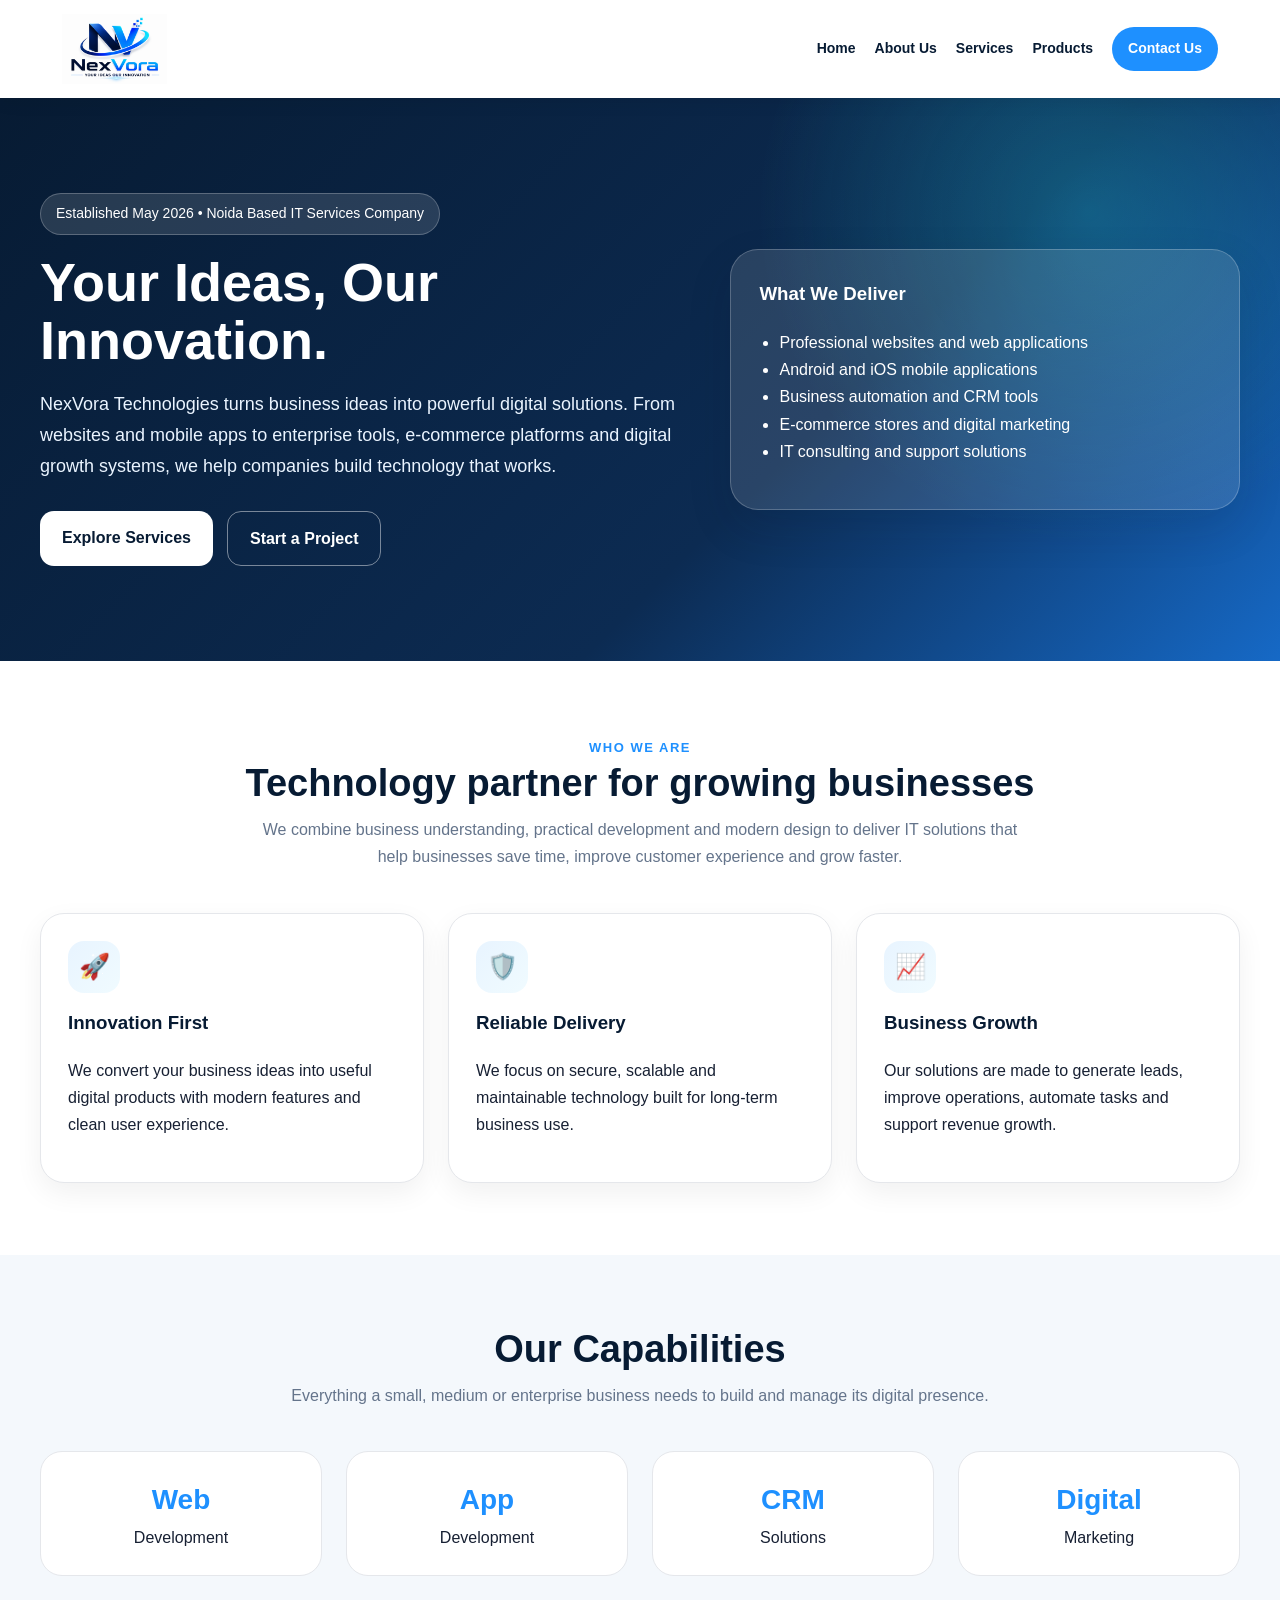
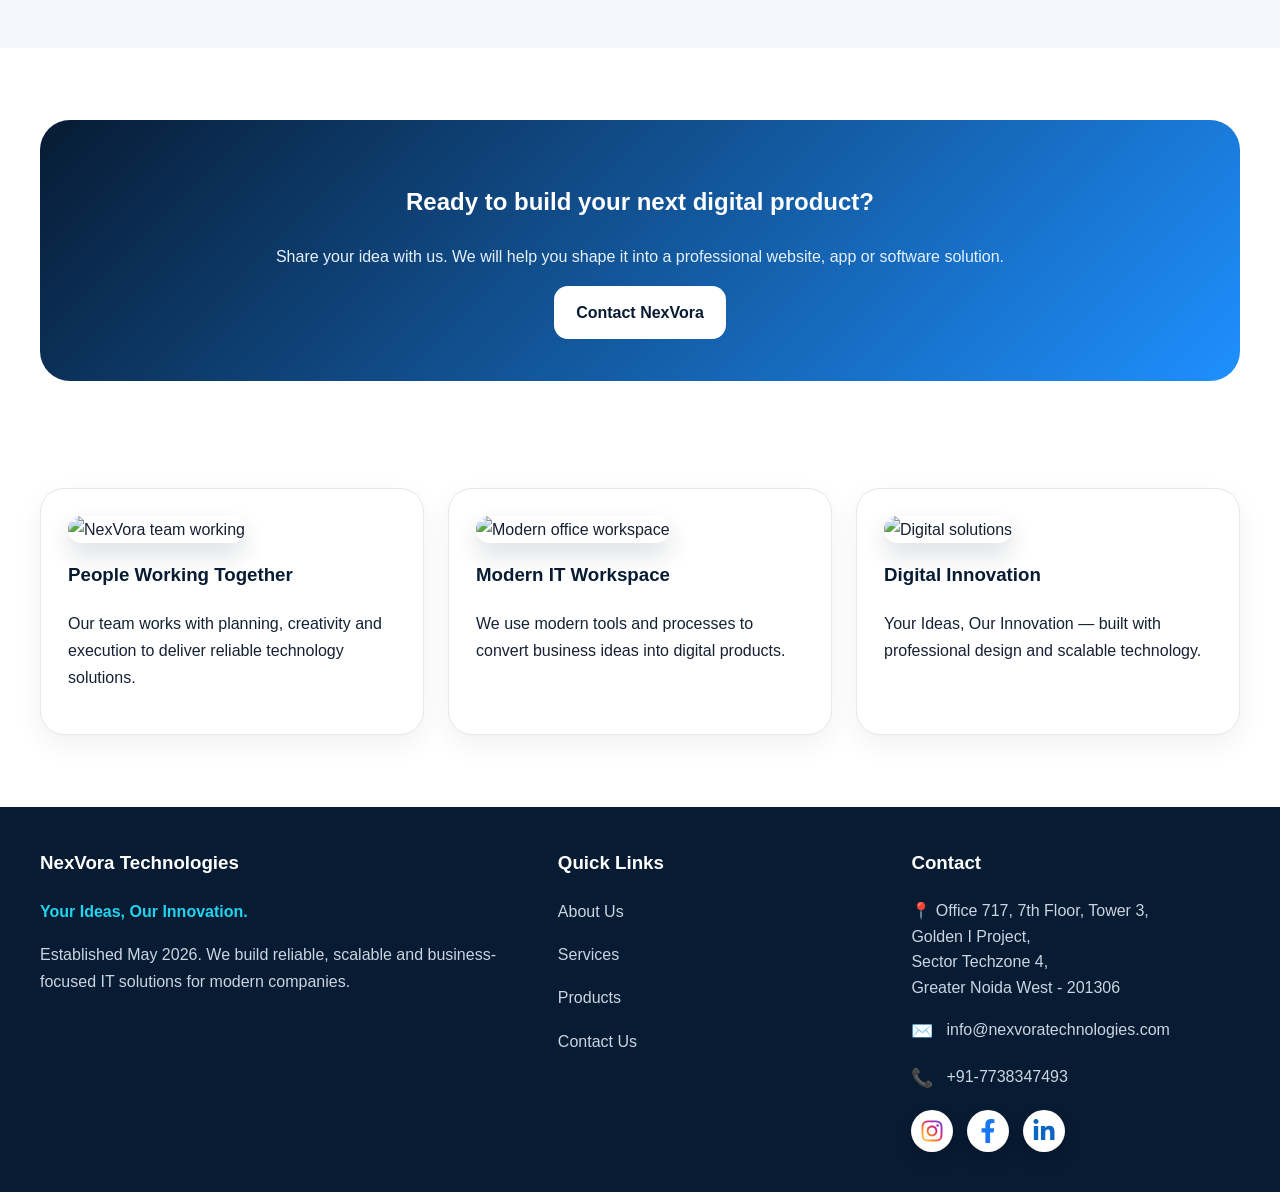
==== commit 9c578d7d: "Add files via upload" ====
--- a/index.html
+++ b/index.html
@@ -12,11 +12,7 @@
 <header class="header">
   <nav class="navbar">
     <a class="brand" href="index.html">
-      <div class="logo"><span>NV</span></div>
-      <div class="brand-text">
-        <b>NexVora</b>
-        <small>TECHNOLOGIES</small>
-      </div>
+      <img class="site-logo" src="assets/nexvora-logo.png" alt="NexVora Technologies Logo">
     </a>
     <div class="nav-links">
       <a href="index.html">Home</a>
@@ -136,9 +132,9 @@
       <p class="contact-line"><span class="contact-icon">✉️</span> <a href="mailto:info@nexvoratechnologies.com">info@nexvoratechnologies.com</a></p>
       <p class="contact-line"><span class="contact-icon">📞</span> <a href="tel:+917738347493">+91-7738347493</a></p>
       <div class="socials">
-        <a href="https://instagram.com" target="_blank" aria-label="Instagram">📷</a>
-        <a href="https://facebook.com" target="_blank" aria-label="Facebook">📘</a>
-        <a href="https://linkedin.com" target="_blank" aria-label="LinkedIn">💼</a>
+        <a href="https://instagram.com" target="_blank" aria-label="Instagram"><img src="assets/instagram.svg" alt="Instagram"></a>
+        <a href="https://facebook.com" target="_blank" aria-label="Facebook"><img src="assets/facebook.svg" alt="Facebook"></a>
+        <a href="https://linkedin.com" target="_blank" aria-label="LinkedIn"><img src="assets/linkedin.svg" alt="LinkedIn"></a>
       </div>
     </div>
   </div>
--- a/style.css
+++ b/style.css
@@ -154,3 +154,34 @@
   transform:translateY(-4px);
   background:#22d3ee;
 }
+
+
+/* Website logo image and real social media icons */
+.site-logo{
+  height:70px;
+  width:auto;
+  max-width:240px;
+  object-fit:contain;
+  display:block;
+}
+.socials a{
+  background:#ffffff !important;
+  border:1px solid rgba(255,255,255,.25);
+  box-shadow:0 8px 18px rgba(0,0,0,.18);
+  overflow:hidden;
+}
+.socials a img{
+  width:24px;
+  height:24px;
+  display:block;
+}
+.socials a:hover{
+  background:#eef6ff !important;
+  transform:translateY(-4px);
+}
+@media(max-width:900px){
+  .site-logo{
+    height:56px;
+    max-width:190px;
+  }
+}
